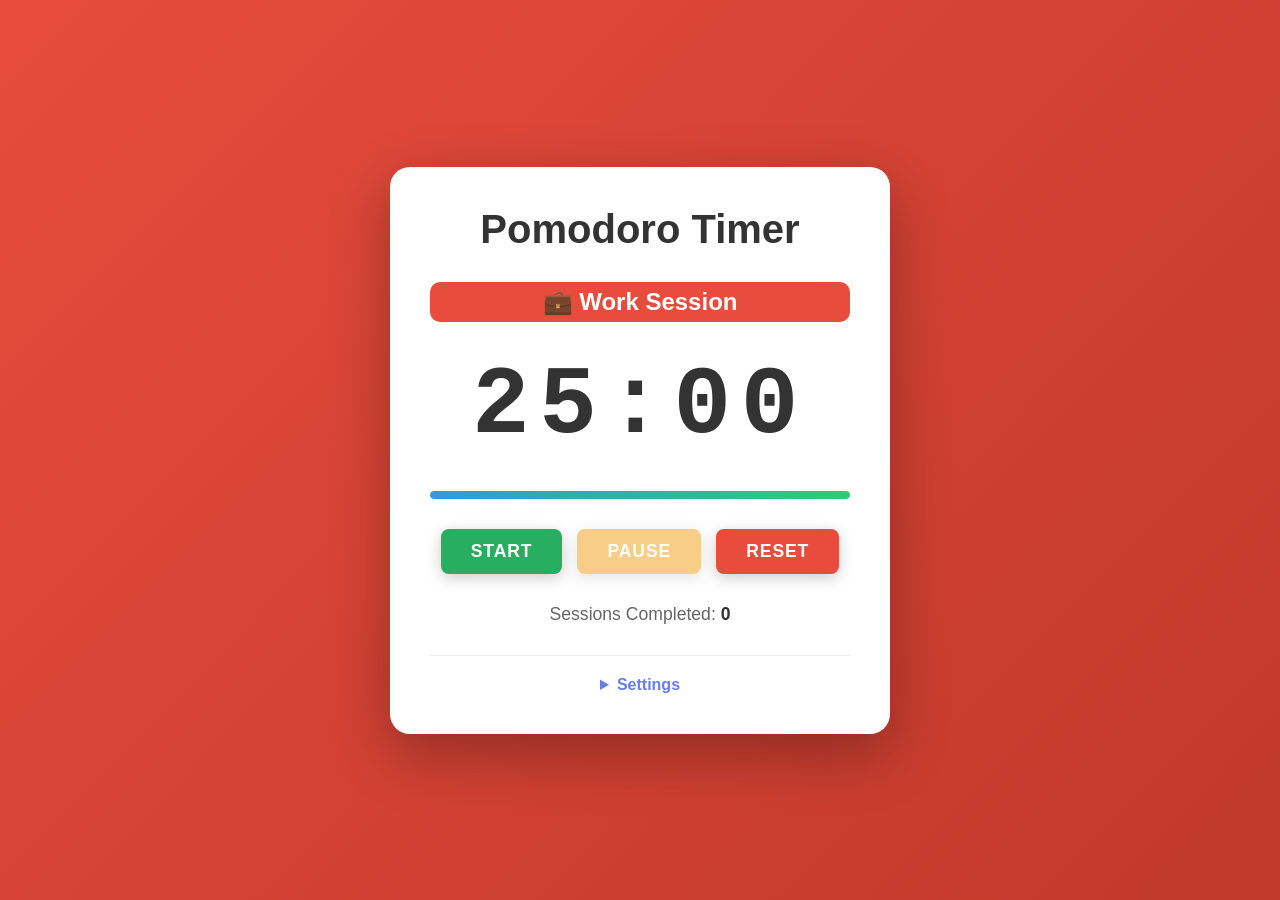
==== index.html @ 36554416 "Initial commit: Pomodoro Timer v0.1" ====
<!DOCTYPE html>
<html lang="en">
<head>
    <meta charset="UTF-8">
    <meta name="viewport" content="width=device-width, initial-scale=1.0">
    <title>Pomodoro Timer</title>
    <link rel="stylesheet" href="styles.css">
</head>
<body>
    <div class="container">
        <header>
            <h1>Pomodoro Timer</h1>
        </header>

        <main class="timer-section">
            <!-- Session indicator -->
            <div class="session-label" id="sessionLabel">Work Session</div>

            <!-- Timer display -->
            <div class="timer-display" id="timerDisplay">25:00</div>

            <!-- Progress bar (visual feedback) -->
            <div class="progress-bar">
                <div class="progress-fill" id="progressFill"></div>
            </div>

            <!-- Control buttons -->
            <div class="button-group">
                <button class="btn btn-start" id="startBtn">Start</button>
                <button class="btn btn-pause" id="pauseBtn" disabled>Pause</button>
                <button class="btn btn-reset" id="resetBtn">Reset</button>
            </div>

            <!-- Session counter -->
            <div class="session-counter">
                <p>Sessions Completed: <span id="sessionsCompleted">0</span></p>
            </div>
        </main>

        <!-- Optional settings panel (hidden by default) -->
        <footer class="settings-section">
            <details>
                <summary>Settings</summary>
                <div class="settings-content">
                    <div class="setting-item">
                        <label for="workDuration">Work Duration (minutes):</label>
                        <input type="number" id="workDuration" min="1" max="60" value="25">
                    </div>
                    <div class="setting-item">
                        <label for="breakDuration">Break Duration (minutes):</label>
                        <input type="number" id="breakDuration" min="1" max="30" value="5">
                    </div>
                    <button class="btn btn-update-settings" id="updateSettingsBtn">Apply Settings</button>
                </div>
            </details>
        </footer>
    </div>

    <script src="script.js"></script>
</body>
</html>
---- styles.css ----
/* Global Styles */
* {
    margin: 0;
    padding: 0;
    box-sizing: border-box;
}

body {
    font-family: 'Segoe UI', Tahoma, Geneva, Verdana, sans-serif;
    background: linear-gradient(135deg, #667eea 0%, #764ba2 100%);
    min-height: 100vh;
    display: flex;
    justify-content: center;
    align-items: center;
    transition: background 0.5s ease;
}

/* Container */
.container {
    background: white;
    border-radius: 20px;
    padding: 40px;
    box-shadow: 0 20px 60px rgba(0, 0, 0, 0.3);
    text-align: center;
    max-width: 500px;
    width: 90%;
    transition: all 0.5s ease;
}

header h1 {
    color: #333;
    margin-bottom: 30px;
    font-size: 2.5rem;
}

/* Main Timer Section */
.timer-section {
    margin: 20px 0;
}

.session-label {
    font-size: 1.5rem;
    font-weight: 600;
    margin-bottom: 20px;
    height: 2.5rem;
    display: flex;
    align-items: center;
    justify-content: center;
    color: white;
    border-radius: 10px;
    transition: all 0.5s ease;
}

.session-label.work {
    background-color: #e74c3c;
    color: white;
}

.session-label.break {
    background-color: #27ae60;
    color: white;
}

/* Timer Display */
.timer-display {
    font-size: 6rem;
    font-weight: bold;
    color: #333;
    margin: 30px 0;
    font-variant-numeric: tabular-nums;
    letter-spacing: 0.1em;
    font-family: 'Courier New', monospace;
    transition: color 0.5s ease, text-shadow 0.5s ease;
}

.timer-display.pulse {
    animation: pulse 0.6s ease-in-out;
}

@keyframes pulse {
    0%, 100% {
        transform: scale(1);
        text-shadow: 0 0 0 rgba(231, 76, 60, 0);
    }
    50% {
        transform: scale(1.1);
        text-shadow: 0 0 20px rgba(231, 76, 60, 0.8);
    }
}

/* Progress Bar */
.progress-bar {
    width: 100%;
    height: 8px;
    background-color: #ecf0f1;
    border-radius: 10px;
    overflow: hidden;
    margin: 20px 0;
    box-shadow: inset 0 2px 4px rgba(0, 0, 0, 0.1);
}

.progress-fill {
    height: 100%;
    background: linear-gradient(90deg, #3498db, #2ecc71);
    width: 100%;
    transition: width 0.1s linear;
    border-radius: 10px;
}

/* Button Group */
.button-group {
    display: flex;
    gap: 15px;
    justify-content: center;
    margin: 30px 0;
    flex-wrap: wrap;
}

.btn {
    padding: 12px 30px;
    font-size: 1.1rem;
    font-weight: 600;
    border: none;
    border-radius: 8px;
    cursor: pointer;
    transition: all 0.3s ease;
    text-transform: uppercase;
    letter-spacing: 0.05em;
    box-shadow: 0 4px 15px rgba(0, 0, 0, 0.2);
}

.btn:hover:not(:disabled) {
    transform: translateY(-2px);
    box-shadow: 0 6px 20px rgba(0, 0, 0, 0.3);
}

.btn:active:not(:disabled) {
    transform: translateY(0);
    box-shadow: 0 2px 10px rgba(0, 0, 0, 0.2);
}

.btn:disabled {
    opacity: 0.5;
    cursor: not-allowed;
}

.btn-start {
    background-color: #27ae60;
    color: white;
}

.btn-start:hover:not(:disabled) {
    background-color: #229954;
}

.btn-pause {
    background-color: #f39c12;
    color: white;
}

.btn-pause:hover:not(:disabled) {
    background-color: #e67e22;
}

.btn-reset {
    background-color: #e74c3c;
    color: white;
}

.btn-reset:hover:not(:disabled) {
    background-color: #c0392b;
}

/* Session Counter */
.session-counter {
    margin-top: 20px;
    font-size: 1.1rem;
    color: #666;
}

.session-counter span {
    font-weight: 700;
    color: #333;
}

/* Settings Section */
.settings-section {
    margin-top: 30px;
    padding-top: 20px;
    border-top: 1px solid #ecf0f1;
}

.settings-section summary {
    cursor: pointer;
    color: #667eea;
    font-weight: 600;
    font-size: 1rem;
    user-select: none;
    transition: color 0.3s ease;
}

.settings-section summary:hover {
    color: #764ba2;
}

.settings-content {
    margin-top: 15px;
    display: flex;
    flex-direction: column;
    gap: 15px;
    align-items: center;
}

.setting-item {
    display: flex;
    align-items: center;
    gap: 10px;
    width: 100%;
    max-width: 300px;
}

.setting-item label {
    flex: 1;
    text-align: right;
    font-size: 0.95rem;
    color: #555;
}

.setting-item input {
    flex: 0.5;
    padding: 8px 10px;
    font-size: 1rem;
    border: 2px solid #ecf0f1;
    border-radius: 6px;
    transition: border-color 0.3s ease;
}

.setting-item input:focus {
    outline: none;
    border-color: #667eea;
}

.btn-update-settings {
    background-color: #667eea;
    color: white;
    margin-top: 10px;
}

.btn-update-settings:hover:not(:disabled) {
    background-color: #764ba2;
}

/* Body Transition for Work/Break Mode */
body.work-mode {
    background: linear-gradient(135deg, #e74c3c 0%, #c0392b 100%);
}

body.break-mode {
    background: linear-gradient(135deg, #27ae60 0%, #229954 100%);
}

/* Responsive Design */
@media (max-width: 600px) {
    .container {
        padding: 30px 20px;
    }

    header h1 {
        font-size: 1.8rem;
    }

    .timer-display {
        font-size: 4rem;
    }

    .btn {
        padding: 10px 20px;
        font-size: 0.95rem;
    }

    .button-group {
        gap: 10px;
    }

    .session-label {
        font-size: 1.1rem;
    }
}

@media (max-width: 400px) {
    .container {
        padding: 20px 15px;
    }

    header h1 {
        font-size: 1.5rem;
        margin-bottom: 20px;
    }

    .timer-display {
        font-size: 3rem;
        margin: 20px 0;
    }

    .btn {
        padding: 8px 15px;
        font-size: 0.85rem;
        flex: 1;
    }

    .button-group {
        gap: 8px;
    }
}
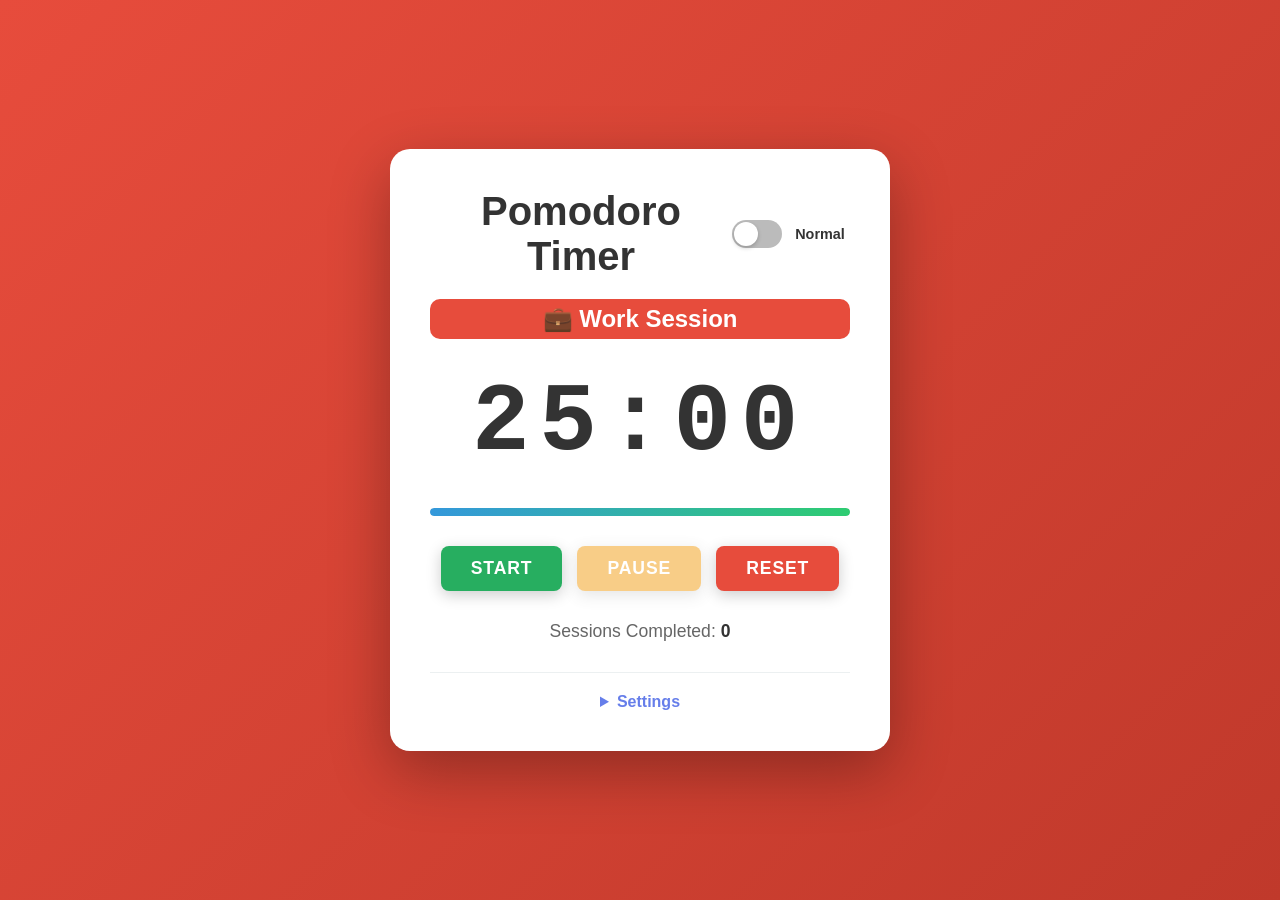
==== commit 679351d1: "v0.2 warm gong and industrial skin toggle" ====
--- a/index.html
+++ b/index.html
@@ -9,7 +9,16 @@
 <body>
     <div class="container">
         <header>
-            <h1>Pomodoro Timer</h1>
+            <div class="header-top">
+                <h1>Pomodoro Timer</h1>
+                <div class="theme-switcher">
+                    <label class="toggle-switch" title="Toggle between Normal and Industrial theme">
+                        <input type="checkbox" id="themeToggle" class="toggle-checkbox">
+                        <span class="slider"></span>
+                        <span class="theme-label">Normal</span>
+                    </label>
+                </div>
+            </div>
         </header>
 
         <main class="timer-section">
--- a/styles.css
+++ b/styles.css
@@ -27,10 +27,102 @@
     transition: all 0.5s ease;
 }
 
+header {
+    display: flex;
+    justify-content: space-between;
+    align-items: center;
+    width: 100%;
+    margin-bottom: 20px;
+}
+
+.header-top {
+    display: flex;
+    justify-content: space-between;
+    align-items: center;
+    width: 100%;
+}
+
 header h1 {
     color: #333;
-    margin-bottom: 30px;
     font-size: 2.5rem;
+    margin: 0;
+}
+
+.theme-switcher {
+    display: flex;
+    align-items: center;
+    gap: 10px;
+}
+
+.toggle-switch {
+    position: relative;
+    display: inline-flex;
+    align-items: center;
+    gap: 8px;
+    cursor: pointer;
+    user-select: none;
+}
+
+.toggle-checkbox {
+    display: none;
+}
+
+.slider {
+    width: 50px;
+    height: 28px;
+    background-color: #bbb;
+    border-radius: 20px;
+    transition: all 0.3s ease;
+    position: relative;
+    display: inline-block;
+}
+
+.slider::before {
+    content: '';
+    position: absolute;
+    height: 24px;
+    width: 24px;
+    border-radius: 50%;
+    background-color: white;
+    top: 2px;
+    left: 2px;
+    transition: all 0.3s ease;
+    box-shadow: 0 2px 4px rgba(0, 0, 0, 0.2);
+}
+
+.toggle-checkbox:checked + .slider {
+    background-color: #667eea;
+}
+
+.toggle-checkbox:checked + .slider::before {
+    transform: translateX(22px);
+}
+
+.theme-label {
+    font-size: 0.9rem;
+    font-weight: 600;
+    color: #333;
+    min-width: 60px;
+    transition: all 0.3s ease;
+}
+
+/* Industrial Theme Toggle Switch */
+body.industrial-theme .toggle-switch {
+    opacity: 0.9;
+}
+
+body.industrial-theme .slider {
+    background-color: rgba(100, 120, 150, 0.6);
+    border: 1px solid rgba(100, 200, 255, 0.3);
+}
+
+body.industrial-theme .toggle-checkbox:checked + .slider {
+    background-color: #667eea;
+    box-shadow: 0 0 10px rgba(100, 200, 255, 0.4);
+}
+
+body.industrial-theme .theme-label {
+    color: #64c8ff;
 }
 
 /* Main Timer Section */
@@ -260,9 +352,215 @@
 }
 
 /* Responsive Design */
+/* Industrial Theme - Blade Runner Cyberpunk LED Aesthetic */
+body.industrial-theme {
+    background: linear-gradient(135deg, #0f0f14 0%, #1a1a24 30%, #0d0d12 70%, #161620 100%);
+}
+
+body.industrial-theme .container {
+    background: linear-gradient(135deg, 
+        rgba(24, 24, 32, 0.95) 0%, 
+        rgba(18, 22, 32, 0.97) 50%, 
+        rgba(20, 18, 30, 0.95) 100%);
+    border: 2px solid rgba(150, 180, 200, 0.25);
+    box-shadow: 
+        inset 0 0 30px rgba(0, 0, 0, 0.8),
+        0 0 50px rgba(0, 200, 255, 0.1),
+        0 0 80px rgba(100, 150, 200, 0.05),
+        0 20px 60px rgba(0, 0, 0, 0.7);
+}
+
+body.industrial-theme header h1 {
+    color: #b0d0e8;
+    text-shadow: 
+        0 0 10px rgba(100, 180, 220, 0.4),
+        0 0 20px rgba(50, 100, 150, 0.2);
+    font-family: 'Courier New', monospace;
+    letter-spacing: 0.15em;
+    font-weight: 300;
+}
+
+body.industrial-theme .session-label {
+    border: 1px solid rgba(120, 160, 200, 0.4);
+    text-shadow: 0 0 8px rgba(0, 0, 0, 0.6);
+    background: linear-gradient(135deg, rgba(30, 30, 45, 0.8) 0%, rgba(25, 25, 40, 0.8) 100%);
+}
+
+body.industrial-theme .session-label.work {
+    background: linear-gradient(135deg, rgba(180, 60, 60, 0.7) 0%, rgba(100, 30, 30, 0.7) 100%);
+    border-color: rgba(220, 100, 100, 0.5);
+    color: #ffb3b3;
+    text-shadow: 0 0 12px rgba(255, 100, 100, 0.3);
+}
+
+body.industrial-theme .session-label.break {
+    background: linear-gradient(135deg, rgba(60, 140, 100, 0.7) 0%, rgba(30, 90, 60, 0.7) 100%);
+    border-color: rgba(100, 200, 150, 0.5);
+    color: #b3e5cc;
+    text-shadow: 0 0 12px rgba(100, 220, 150, 0.3);
+}
+
+body.industrial-theme .timer-display {
+    color: #9bc4d8;
+    font-weight: 300;
+    letter-spacing: 0.05em;
+    text-shadow: 
+        0 0 8px rgba(100, 180, 220, 0.3),
+        0 0 20px rgba(50, 100, 150, 0.15),
+        0 0 40px rgba(0, 100, 150, 0.1);
+}
+
+body.industrial-theme .progress-bar {
+    background: linear-gradient(90deg, rgba(30, 40, 60, 0.6) 0%, rgba(25, 35, 55, 0.6) 100%);
+    border: 1px solid rgba(100, 150, 180, 0.3);
+    box-shadow: 
+        inset 0 0 15px rgba(0, 0, 0, 0.6),
+        inset 0 0 5px rgba(100, 180, 220, 0.1);
+}
+
+body.industrial-theme .progress-fill {
+    background: linear-gradient(90deg, 
+        rgba(100, 180, 220, 0.7) 0%, 
+        rgba(80, 160, 200, 0.8) 50%, 
+        rgba(100, 180, 220, 0.7) 100%);
+    box-shadow: 
+        0 0 10px rgba(100, 180, 220, 0.5),
+        inset 0 1px 0 rgba(200, 240, 255, 0.3);
+}
+
+body.industrial-theme .btn {
+    border: 1px solid rgba(120, 160, 200, 0.4);
+    text-shadow: 0 0 8px rgba(0, 0, 0, 0.7);
+    box-shadow: 
+        0 0 12px rgba(100, 150, 200, 0.15),
+        inset 0 1px 0 rgba(200, 220, 240, 0.1),
+        0 4px 15px rgba(0, 0, 0, 0.5);
+    transition: all 0.2s ease;
+}
+
+body.industrial-theme .btn-start {
+    background: linear-gradient(135deg, 
+        rgba(70, 140, 100, 0.75) 0%, 
+        rgba(40, 100, 70, 0.75) 100%);
+    color: #a8d5b8;
+    border-color: rgba(100, 200, 150, 0.5);
+}
+
+body.industrial-theme .btn-start:hover:not(:disabled) {
+    background: linear-gradient(135deg, 
+        rgba(90, 160, 120, 0.85) 0%, 
+        rgba(60, 120, 90, 0.85) 100%);
+    box-shadow: 
+        0 0 20px rgba(100, 200, 150, 0.4),
+        inset 0 1px 0 rgba(200, 240, 200, 0.2),
+        0 6px 20px rgba(0, 0, 0, 0.5);
+}
+
+body.industrial-theme .btn-pause {
+    background: linear-gradient(135deg, 
+        rgba(160, 120, 40, 0.75) 0%, 
+        rgba(110, 80, 20, 0.75) 100%);
+    color: #e5d5a8;
+    border-color: rgba(200, 160, 80, 0.5);
+}
+
+body.industrial-theme .btn-pause:hover:not(:disabled) {
+    background: linear-gradient(135deg, 
+        rgba(180, 140, 60, 0.85) 0%, 
+        rgba(130, 100, 40, 0.85) 100%);
+    box-shadow: 
+        0 0 20px rgba(200, 160, 80, 0.4),
+        inset 0 1px 0 rgba(240, 220, 160, 0.2),
+        0 6px 20px rgba(0, 0, 0, 0.5);
+}
+
+body.industrial-theme .btn-reset {
+    background: linear-gradient(135deg, 
+        rgba(160, 70, 70, 0.75) 0%, 
+        rgba(110, 40, 40, 0.75) 100%);
+    color: #e5b8b8;
+    border-color: rgba(220, 100, 100, 0.5);
+}
+
+body.industrial-theme .btn-reset:hover:not(:disabled) {
+    background: linear-gradient(135deg, 
+        rgba(180, 90, 90, 0.85) 0%, 
+        rgba(130, 60, 60, 0.85) 100%);
+    box-shadow: 
+        0 0 20px rgba(220, 100, 100, 0.4),
+        inset 0 1px 0 rgba(240, 180, 180, 0.2),
+        0 6px 20px rgba(0, 0, 0, 0.5);
+}
+
+body.industrial-theme .session-counter {
+    color: rgba(150, 180, 200, 0.8);
+}
+
+body.industrial-theme .session-counter span {
+    color: #b8d8e8;
+    text-shadow: 0 0 8px rgba(100, 180, 220, 0.25);
+}
+
+body.industrial-theme .settings-section {
+    border-top: 1px solid rgba(100, 150, 180, 0.25);
+}
+
+body.industrial-theme .settings-section summary {
+    color: #a0c8d8;
+}
+
+body.industrial-theme .settings-section summary:hover {
+    color: #b8d8e8;
+    text-shadow: 0 0 8px rgba(100, 180, 220, 0.3);
+}
+
+body.industrial-theme .setting-item label {
+    color: rgba(150, 180, 200, 0.85);
+}
+
+body.industrial-theme .setting-item input {
+    background-color: rgba(20, 28, 40, 0.9);
+    border: 1px solid rgba(100, 150, 180, 0.3);
+    color: #a8d0e0;
+}
+
+body.industrial-theme .setting-item input:focus {
+    border-color: rgba(120, 170, 200, 0.6);
+    background-color: rgba(25, 35, 50, 0.95);
+    box-shadow: 
+        inset 0 0 8px rgba(100, 180, 220, 0.15),
+        0 0 12px rgba(100, 180, 220, 0.2);
+}
+
+body.industrial-theme .btn-update-settings {
+    background: linear-gradient(135deg, 
+        rgba(100, 150, 180, 0.65) 0%, 
+        rgba(80, 130, 160, 0.65) 100%);
+    border: 1px solid rgba(120, 160, 200, 0.4);
+    color: #d0e0f0;
+}
+
+body.industrial-theme .btn-update-settings:hover:not(:disabled) {
+    background: linear-gradient(135deg, 
+        rgba(120, 170, 200, 0.75) 0%, 
+        rgba(100, 150, 180, 0.75) 100%);
+    box-shadow: 
+        0 0 18px rgba(100, 180, 220, 0.35),
+        inset 0 1px 0 rgba(220, 240, 255, 0.15);
+}
+
 @media (max-width: 600px) {
     .container {
         padding: 30px 20px;
+    }
+
+    .header-top {
+        flex-direction: column;
+        gap: 15px;
+    }
+
+    .theme-label {
+        min-width: 50px;
     }
 
     header h1 {
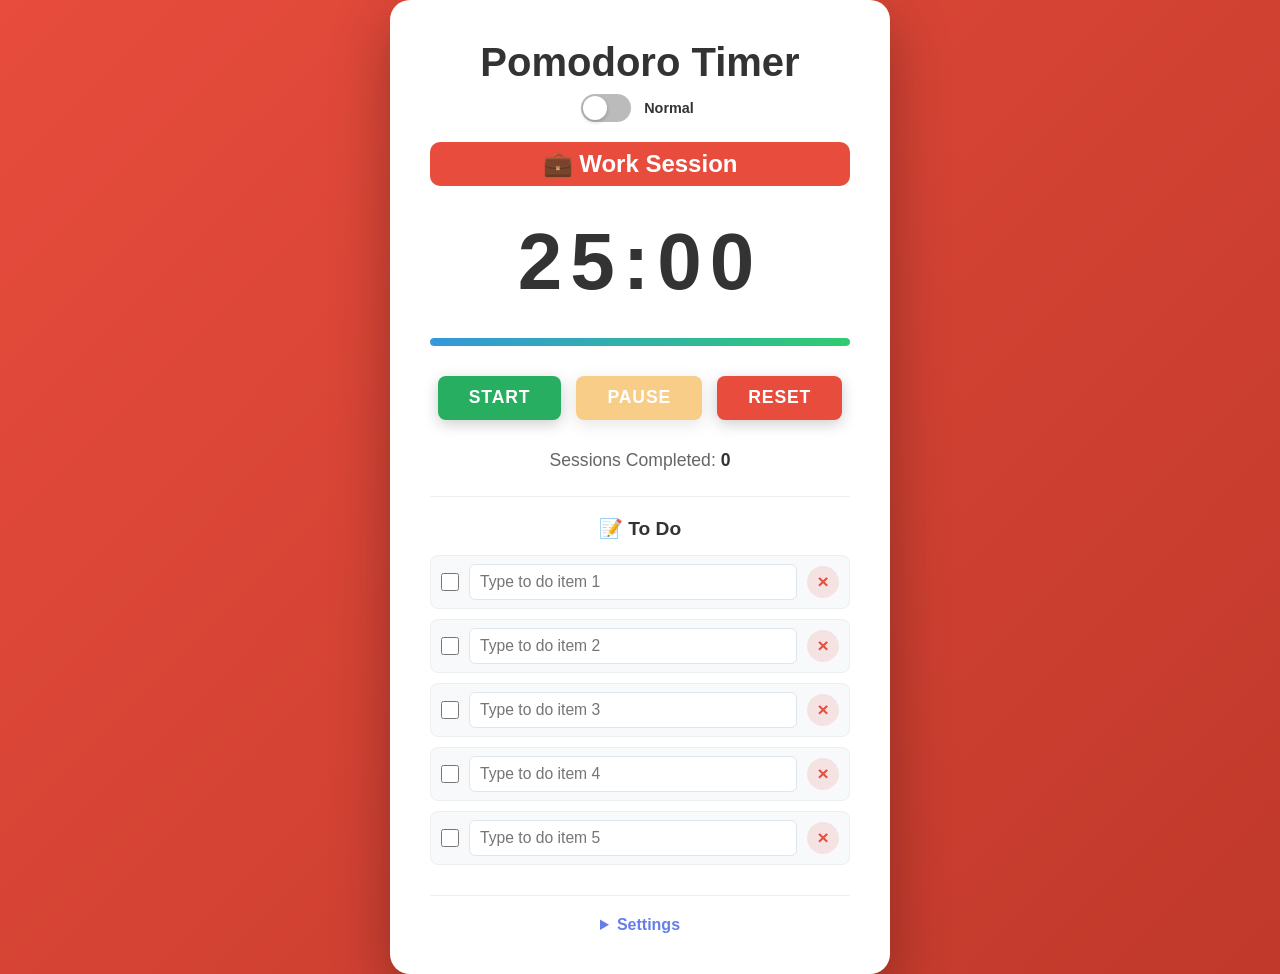
==== commit 24003709: "Updating to v0.4 with To Do List" ====
--- a/index.html
+++ b/index.html
@@ -44,6 +44,38 @@
             <div class="session-counter">
                 <p>Sessions Completed: <span id="sessionsCompleted">0</span></p>
             </div>
+
+            <!-- To Do List -->
+            <div class="todo-section">
+                <h2>📝 To Do</h2>
+                <div class="todo-list">
+                    <div class="todo-item">
+                        <input type="checkbox" class="todo-checkbox" id="todo1">
+                        <input type="text" class="todo-input" id="todoText1" placeholder="Type to do item 1">
+                        <button type="button" class="todo-delete-btn" aria-label="Delete to do item">×</button>
+                    </div>
+                    <div class="todo-item">
+                        <input type="checkbox" class="todo-checkbox" id="todo2">
+                        <input type="text" class="todo-input" id="todoText2" placeholder="Type to do item 2">
+                        <button type="button" class="todo-delete-btn" aria-label="Delete to do item">×</button>
+                    </div>
+                    <div class="todo-item">
+                        <input type="checkbox" class="todo-checkbox" id="todo3">
+                        <input type="text" class="todo-input" id="todoText3" placeholder="Type to do item 3">
+                        <button type="button" class="todo-delete-btn" aria-label="Delete to do item">×</button>
+                    </div>
+                    <div class="todo-item">
+                        <input type="checkbox" class="todo-checkbox" id="todo4">
+                        <input type="text" class="todo-input" id="todoText4" placeholder="Type to do item 4">
+                        <button type="button" class="todo-delete-btn" aria-label="Delete to do item">×</button>
+                    </div>
+                    <div class="todo-item">
+                        <input type="checkbox" class="todo-checkbox" id="todo5">
+                        <input type="text" class="todo-input" id="todoText5" placeholder="Type to do item 5">
+                        <button type="button" class="todo-delete-btn" aria-label="Delete to do item">×</button>
+                    </div>
+                </div>
+            </div>
         </main>
 
         <!-- Optional settings panel (hidden by default) -->
@@ -59,6 +91,14 @@
                         <label for="breakDuration">Break Duration (minutes):</label>
                         <input type="number" id="breakDuration" min="1" max="30" value="5">
                     </div>
+                    <div class="setting-item">
+                        <label for="chimeSound">Chime Sound:</label>
+                        <select id="chimeSound">
+                            <option value="none">No Sound</option>
+                            <option value="gong" selected>Warm Gong</option>
+                            <option value="tada">Ta Da</option>
+                        </select>
+                    </div>
                     <button class="btn btn-update-settings" id="updateSettingsBtn">Apply Settings</button>
                 </div>
             </details>
--- a/styles.css
+++ b/styles.css
@@ -29,7 +29,7 @@
 
 header {
     display: flex;
-    justify-content: space-between;
+    justify-content: center;
     align-items: center;
     width: 100%;
     margin-bottom: 20px;
@@ -37,8 +37,10 @@
 
 .header-top {
     display: flex;
-    justify-content: space-between;
-    align-items: center;
+    flex-direction: column;
+    justify-content: center;
+    align-items: center;
+    gap: 10px;
     width: 100%;
 }
 
@@ -46,12 +48,17 @@
     color: #333;
     font-size: 2.5rem;
     margin: 0;
+    text-align: center;
+    white-space: nowrap;
+    line-height: 1.1;
 }
 
 .theme-switcher {
     display: flex;
     align-items: center;
     gap: 10px;
+    justify-content: center;
+    width: 100%;
 }
 
 .toggle-switch {
@@ -134,11 +141,12 @@
     font-size: 1.5rem;
     font-weight: 600;
     margin-bottom: 20px;
-    height: 2.5rem;
+    min-height: 44px;
     display: flex;
     align-items: center;
     justify-content: center;
     color: white;
+    border: 1px solid transparent;
     border-radius: 10px;
     transition: all 0.5s ease;
 }
@@ -155,13 +163,13 @@
 
 /* Timer Display */
 .timer-display {
-    font-size: 6rem;
+    font-size: 5rem;
     font-weight: bold;
     color: #333;
     margin: 30px 0;
     font-variant-numeric: tabular-nums;
     letter-spacing: 0.1em;
-    font-family: 'Courier New', monospace;
+    font-family: inherit;
     transition: color 0.5s ease, text-shadow 0.5s ease;
 }
 
@@ -212,7 +220,9 @@
     padding: 12px 30px;
     font-size: 1.1rem;
     font-weight: 600;
-    border: none;
+    line-height: 1;
+    min-height: 44px;
+    border: 1px solid transparent;
     border-radius: 8px;
     cursor: pointer;
     transition: all 0.3s ease;
@@ -273,6 +283,99 @@
 .session-counter span {
     font-weight: 700;
     color: #333;
+}
+
+/* Session To Do List */
+.todo-section {
+    margin-top: 25px;
+    padding-top: 20px;
+    border-top: 1px solid #ecf0f1;
+    text-align: left;
+}
+
+.todo-section h2 {
+    font-size: 1.2rem;
+    color: #333;
+    margin-bottom: 15px;
+    text-align: center;
+}
+
+.todo-list {
+    display: flex;
+    flex-direction: column;
+    gap: 10px;
+}
+
+.todo-item {
+    display: flex;
+    align-items: center;
+    gap: 10px;
+    padding: 8px 10px;
+    border-radius: 8px;
+    background-color: #f8f9fb;
+    border: 1px solid #ecf0f1;
+    transition: all 0.3s ease;
+}
+
+.todo-checkbox {
+    width: 18px;
+    height: 18px;
+    accent-color: #667eea;
+    cursor: pointer;
+    flex: 0 0 auto;
+}
+
+.todo-input {
+    flex: 1;
+    padding: 8px 10px;
+    font-size: 0.98rem;
+    border: 1px solid #dfe6e9;
+    border-radius: 6px;
+    color: #333;
+    background-color: white;
+    transition: all 0.3s ease;
+}
+
+.todo-input:focus {
+    outline: none;
+    border-color: #667eea;
+    box-shadow: 0 0 0 2px rgba(102, 126, 234, 0.12);
+}
+
+.todo-input.completed {
+    text-decoration: line-through;
+    color: #8e9aa5;
+    background-color: #f3f5f7;
+}
+
+.todo-delete-btn {
+    width: 32px;
+    height: 32px;
+    border: none;
+    border-radius: 50%;
+    background-color: rgba(231, 76, 60, 0.12);
+    color: #e74c3c;
+    font-size: 1.2rem;
+    font-weight: 700;
+    line-height: 1;
+    cursor: pointer;
+    flex: 0 0 auto;
+    transition: all 0.25s ease;
+}
+
+.todo-delete-btn:hover {
+    background-color: rgba(231, 76, 60, 0.22);
+    transform: scale(1.05);
+}
+
+.todo-delete-btn:focus {
+    outline: none;
+    box-shadow: 0 0 0 2px rgba(231, 76, 60, 0.18);
+}
+
+.todo-item.completed {
+    background-color: #eefaf1;
+    border-color: #c9e9d4;
 }
 
 /* Settings Section */
@@ -327,7 +430,23 @@
     transition: border-color 0.3s ease;
 }
 
+.setting-item select {
+    flex: 0.5;
+    padding: 8px 10px;
+    font-size: 1rem;
+    border: 2px solid #ecf0f1;
+    border-radius: 6px;
+    transition: border-color 0.3s ease;
+    background-color: white;
+    cursor: pointer;
+}
+
 .setting-item input:focus {
+    outline: none;
+    border-color: #667eea;
+}
+
+.setting-item select:focus {
     outline: none;
     border-color: #667eea;
 }
@@ -375,13 +494,10 @@
     text-shadow: 
         0 0 10px rgba(100, 180, 220, 0.4),
         0 0 20px rgba(50, 100, 150, 0.2);
-    font-family: 'Courier New', monospace;
-    letter-spacing: 0.15em;
-    font-weight: 300;
 }
 
 body.industrial-theme .session-label {
-    border: 1px solid rgba(120, 160, 200, 0.4);
+    border-color: rgba(120, 160, 200, 0.4);
     text-shadow: 0 0 8px rgba(0, 0, 0, 0.6);
     background: linear-gradient(135deg, rgba(30, 30, 45, 0.8) 0%, rgba(25, 25, 40, 0.8) 100%);
 }
@@ -402,8 +518,6 @@
 
 body.industrial-theme .timer-display {
     color: #9bc4d8;
-    font-weight: 300;
-    letter-spacing: 0.05em;
     text-shadow: 
         0 0 8px rgba(100, 180, 220, 0.3),
         0 0 20px rgba(50, 100, 150, 0.15),
@@ -429,7 +543,7 @@
 }
 
 body.industrial-theme .btn {
-    border: 1px solid rgba(120, 160, 200, 0.4);
+    border-color: rgba(120, 160, 200, 0.4);
     text-shadow: 0 0 8px rgba(0, 0, 0, 0.7);
     box-shadow: 
         0 0 12px rgba(100, 150, 200, 0.15),
@@ -443,7 +557,6 @@
         rgba(70, 140, 100, 0.75) 0%, 
         rgba(40, 100, 70, 0.75) 100%);
     color: #a8d5b8;
-    border-color: rgba(100, 200, 150, 0.5);
 }
 
 body.industrial-theme .btn-start:hover:not(:disabled) {
@@ -461,7 +574,6 @@
         rgba(160, 120, 40, 0.75) 0%, 
         rgba(110, 80, 20, 0.75) 100%);
     color: #e5d5a8;
-    border-color: rgba(200, 160, 80, 0.5);
 }
 
 body.industrial-theme .btn-pause:hover:not(:disabled) {
@@ -479,7 +591,6 @@
         rgba(160, 70, 70, 0.75) 0%, 
         rgba(110, 40, 40, 0.75) 100%);
     color: #e5b8b8;
-    border-color: rgba(220, 100, 100, 0.5);
 }
 
 body.industrial-theme .btn-reset:hover:not(:disabled) {
@@ -499,6 +610,60 @@
 body.industrial-theme .session-counter span {
     color: #b8d8e8;
     text-shadow: 0 0 8px rgba(100, 180, 220, 0.25);
+}
+
+body.industrial-theme .todo-section {
+    border-top: 1px solid rgba(100, 150, 180, 0.25);
+}
+
+body.industrial-theme .todo-section h2 {
+    color: #b0d0e8;
+    text-shadow: 0 0 10px rgba(100, 180, 220, 0.25);
+}
+
+body.industrial-theme .todo-item {
+    background: linear-gradient(135deg, rgba(22, 28, 40, 0.92) 0%, rgba(18, 24, 36, 0.92) 100%);
+    border-color: rgba(100, 150, 180, 0.25);
+}
+
+body.industrial-theme .todo-checkbox {
+    accent-color: #7fc7e8;
+}
+
+body.industrial-theme .todo-input {
+    background-color: rgba(12, 18, 28, 0.95);
+    border: 1px solid rgba(100, 150, 180, 0.3);
+    color: #c2d8e8;
+}
+
+body.industrial-theme .todo-input:focus {
+    border-color: rgba(120, 180, 220, 0.55);
+    box-shadow: 0 0 0 2px rgba(100, 180, 220, 0.15);
+}
+
+body.industrial-theme .todo-input.completed {
+    color: rgba(150, 180, 200, 0.7);
+    background-color: rgba(10, 16, 24, 0.96);
+}
+
+body.industrial-theme .todo-delete-btn {
+    background-color: rgba(180, 70, 70, 0.12);
+    color: #ffb3b3;
+    border: 1px solid rgba(220, 100, 100, 0.25);
+}
+
+body.industrial-theme .todo-delete-btn:hover {
+    background-color: rgba(180, 70, 70, 0.25);
+    box-shadow: 0 0 12px rgba(220, 100, 100, 0.2);
+}
+
+body.industrial-theme .todo-delete-btn:focus {
+    box-shadow: 0 0 0 2px rgba(220, 100, 100, 0.2);
+}
+
+body.industrial-theme .todo-item.completed {
+    background: linear-gradient(135deg, rgba(18, 34, 30, 0.95) 0%, rgba(14, 28, 24, 0.95) 100%);
+    border-color: rgba(100, 200, 150, 0.25);
 }
 
 body.industrial-theme .settings-section {
@@ -559,6 +724,10 @@
         gap: 15px;
     }
 
+    header h1 {
+        white-space: normal;
+    }
+
     .theme-label {
         min-width: 50px;
     }
@@ -568,12 +737,13 @@
     }
 
     .timer-display {
-        font-size: 4rem;
+        font-size: 3.7rem;
     }
 
     .btn {
         padding: 10px 20px;
         font-size: 0.95rem;
+        min-height: 44px;
     }
 
     .button-group {
@@ -604,9 +774,26 @@
         padding: 8px 15px;
         font-size: 0.85rem;
         flex: 1;
+        min-height: 44px;
     }
 
     .button-group {
         gap: 8px;
     }
-}
+
+    .todo-item {
+        gap: 8px;
+        padding: 8px;
+    }
+
+    .todo-input {
+        font-size: 0.92rem;
+        padding: 7px 8px;
+    }
+
+    .todo-delete-btn {
+        width: 28px;
+        height: 28px;
+        font-size: 1rem;
+    }
+}
